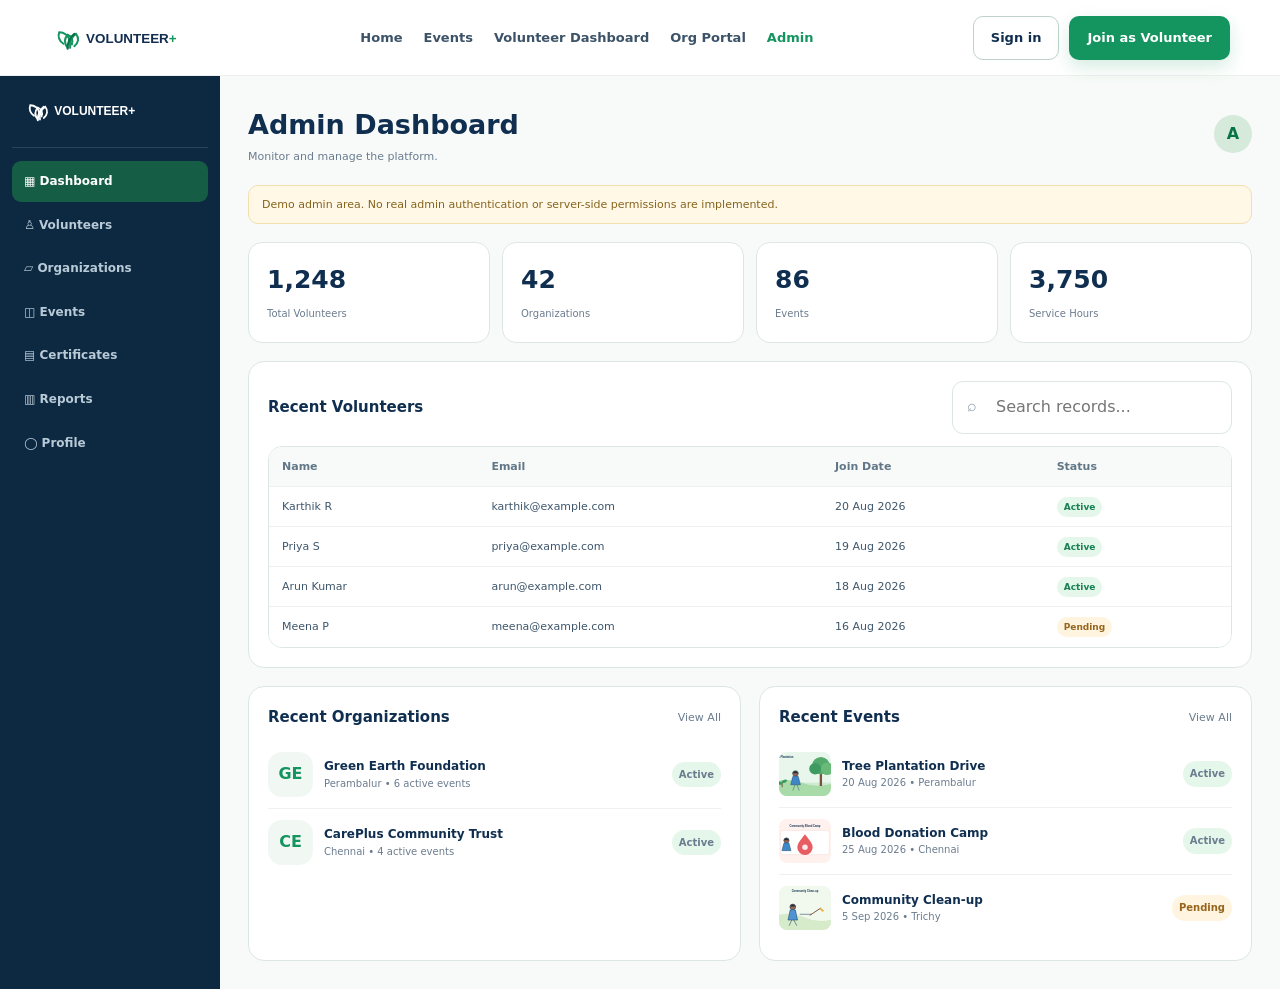
==== digital-volunteer-platform/pages/admin.html @ 59baa0a2 "Add files via upload" ====
<!doctype html>
<html lang="en">
<head>
  <meta charset="utf-8">
  <meta name="viewport" content="width=device-width, initial-scale=1">
  <meta http-equiv="Content-Security-Policy" content="default-src 'self'; script-src 'self'; style-src 'self' 'unsafe-inline'; font-src 'self'; img-src 'self' data:; connect-src 'none'; object-src 'none'; base-uri 'self'; form-action 'self';">
  <title>Admin Dashboard | VOLUNTEER+</title>
  <link rel="icon" href="../assets/icons/logo.svg" type="image/svg+xml">
  <link rel="stylesheet" href="../css/styles.css">
</head>
<body>
<header class="topbar">
  <div class="container nav">
    <a class="brand" href="../index.html" aria-label="VOLUNTEER+ home"><img src="../assets/icons/logo.svg" alt="VOLUNTEER+"></a>
    <button class="menu-toggle" type="button" aria-label="Open navigation" aria-expanded="false">☰</button>
    <nav class="nav-links" aria-label="Primary navigation">
      <a class="" href="../index.html">Home</a>
      <a class="" href="events.html">Events</a>
      <a class="" href="volunteer-dashboard.html">Volunteer Dashboard</a>
      <a class="" href="organization-portal.html">Org Portal</a>
      <a class="active" href="admin.html">Admin</a>
    </nav>
    <div class="nav-actions">
      <a class="btn btn-outline" href="login.html">Sign in</a>
      <a class="btn btn-primary" href="register.html">Join as Volunteer</a>
    </div>
  </div>
</header>

<main class="portal-layout">
<aside class="portal-sidebar">
  <div class="sidebar-brand"><img src="../assets/icons/logo.svg" alt="VOLUNTEER+"></div>
  <a class="side-link active" href="admin.html">▦ Dashboard</a><a class="side-link" href="#volunteers">♙ Volunteers</a><a class="side-link" href="#organizations">▱ Organizations</a><a class="side-link" href="#events">◫ Events</a><a class="side-link" href="#certificates">▤ Certificates</a><a class="side-link" href="#reports">▥ Reports</a><a class="side-link" href="#profile">◯ Profile</a>
</aside>
<section class="portal-main">
  <div class="portal-head"><div><h1>Admin Dashboard</h1><p>Monitor and manage the platform.</p></div><div class="avatar" aria-label="Demo admin">A</div></div>
  <div class="demo-banner">Demo admin area. No real admin authentication or server-side permissions are implemented.</div>
  <div class="kpi-grid"><div class="kpi"><strong>1,248</strong><span>Total Volunteers</span></div><div class="kpi"><strong>42</strong><span>Organizations</span></div><div class="kpi"><strong>86</strong><span>Events</span></div><div class="kpi"><strong>3,750</strong><span>Service Hours</span></div></div>
  <div class="dash-card" id="volunteers" style="margin-top:18px"><div class="toolbar-row"><h2>Recent Volunteers</h2><div class="search-wrap" style="max-width:280px"><span class="search-icon">⌕</span><input id="adminSearch" type="search" placeholder="Search records..." aria-label="Search admin records"></div></div>
    <div class="table-wrap"><table class="data-table" id="adminTable"><thead><tr><th>Name</th><th>Email</th><th>Join Date</th><th>Status</th></tr></thead><tbody>
      <tr><td>Karthik R</td><td>karthik@example.com</td><td>20 Aug 2026</td><td><span class="status">Active</span></td></tr><tr><td>Priya S</td><td>priya@example.com</td><td>19 Aug 2026</td><td><span class="status">Active</span></td></tr><tr><td>Arun Kumar</td><td>arun@example.com</td><td>18 Aug 2026</td><td><span class="status">Active</span></td></tr><tr><td>Meena P</td><td>meena@example.com</td><td>16 Aug 2026</td><td><span class="status" style="background:#fff4df;color:#96641b">Pending</span></td></tr>
    </tbody></table></div>
  </div>
  <div class="admin-grid">
    <div class="dash-card" id="organizations"><div class="toolbar-row"><h2>Recent Organizations</h2><span class="helper">View All</span></div><div class="event-mini"><div class="info-icon" style="margin:0">GE</div><div><strong>Green Earth Foundation</strong><span>Perambalur • 6 active events</span></div><span class="status">Active</span></div><div class="event-mini"><div class="info-icon" style="margin:0">CE</div><div><strong>CarePlus Community Trust</strong><span>Chennai • 4 active events</span></div><span class="status">Active</span></div></div>
    <div class="dash-card" id="events"><div class="toolbar-row"><h2>Recent Events</h2><span class="helper">View All</span></div><div class="event-mini"><img src="../assets/images/tree-plantation.svg" alt=""><div><strong>Tree Plantation Drive</strong><span>20 Aug 2026 • Perambalur</span></div><span class="status">Active</span></div><div class="event-mini"><img src="../assets/images/blood-donation.svg" alt=""><div><strong>Blood Donation Camp</strong><span>25 Aug 2026 • Chennai</span></div><span class="status">Active</span></div><div class="event-mini"><img src="../assets/images/cleanup.svg" alt=""><div><strong>Community Clean-up</strong><span>5 Sep 2026 • Trichy</span></div><span class="status" style="background:#fff4df;color:#96641b">Pending</span></div></div>
  </div>
</section>
</main>

<div id="toast" class="toast" role="status" aria-live="polite"></div>
<script src="../js/app.js" defer></script>
</body>
</html>
---- digital-volunteer-platform/css/styles.css ----
:root{
  --navy:#102f50;
  --navy-2:#183d62;
  --green:#14945f;
  --green-dark:#087446;
  --green-soft:#e9f8ee;
  --mint:#f4fbf6;
  --ink:#213b55;
  --muted:#6b7c8f;
  --line:#dce7e2;
  --card:#ffffff;
  --danger:#c44d4d;
  --warning:#b77a18;
  --shadow:0 12px 32px rgba(19,48,75,.08);
  --shadow-sm:0 5px 18px rgba(19,48,75,.07);
  --radius:18px;
}
*{box-sizing:border-box}
html{scroll-behavior:smooth}
body{margin:0;font-family:Inter,ui-sans-serif,system-ui,-apple-system,"Segoe UI",Arial,sans-serif;color:var(--ink);background:#fff;line-height:1.55}
body.no-scroll{overflow:hidden}
img{max-width:100%;display:block}
a{color:inherit;text-decoration:none}
button,input,select,textarea{font:inherit}
button{cursor:pointer}
button:focus-visible,a:focus-visible,input:focus-visible,select:focus-visible,textarea:focus-visible{outline:3px solid rgba(20,148,95,.28);outline-offset:2px}
.container{width:min(1180px,calc(100% - 40px));margin:0 auto}
.topbar{height:76px;border-bottom:1px solid #edf2ef;background:rgba(255,255,255,.96);position:sticky;top:0;z-index:50}
.nav{height:76px;display:flex;align-items:center;justify-content:space-between;gap:24px}
.brand{display:flex;align-items:center;gap:8px;flex:0 0 auto}
.brand img{width:151px;height:auto}
.nav-links{display:flex;align-items:center;gap:21px;font-size:13px;font-weight:700;color:#3c5267}
.nav-links a{padding:9px 0;position:relative}
.nav-links a.active,.nav-links a:hover{color:var(--green)}
.nav-actions{display:flex;align-items:center;gap:10px}
.btn{border:1px solid transparent;border-radius:10px;padding:11px 17px;font-weight:800;font-size:13px;display:inline-flex;align-items:center;justify-content:center;gap:8px;transition:transform .18s,box-shadow .18s,background .18s,border-color .18s}
.btn:hover{transform:translateY(-1px)}
.btn-primary{background:var(--green);color:#fff;box-shadow:0 7px 18px rgba(20,148,95,.18)}
.btn-primary:hover{background:var(--green-dark)}
.btn-outline{background:#fff;border-color:#bfd2c9;color:var(--navy)}
.btn-soft{background:var(--green-soft);color:var(--green-dark)}
.btn-ghost{background:transparent;color:var(--navy)}
.btn-full{width:100%}
.menu-toggle{display:none;border:0;background:#fff;padding:8px;border-radius:10px}
.icon{width:18px;height:18px;display:inline-block}
.hero{background:linear-gradient(135deg,#fff 0%,#f8fcf9 65%,#eef9f1 100%);padding:68px 0 56px;overflow:hidden}
.hero-grid{display:grid;grid-template-columns:1fr 1.05fr;align-items:center;gap:52px}
.eyebrow{display:inline-flex;align-items:center;background:#e1f5e5;color:#13754c;border-radius:999px;padding:7px 12px;font-size:11px;font-weight:900;letter-spacing:.08em}
.hero h1{font-size:clamp(42px,5vw,67px);line-height:1.02;letter-spacing:-.045em;color:var(--navy);margin:18px 0}
.hero h1 span{color:var(--green)}
.hero-copy{font-size:16px;max-width:610px;color:#53697d}
.hero-actions{display:flex;flex-wrap:wrap;gap:12px;margin-top:26px}
.hero-visual{position:relative}
.hero-visual img{width:100%;border-radius:28px;box-shadow:var(--shadow)}
.float-card{position:absolute;background:#fff;border:1px solid #e0ebe5;border-radius:14px;box-shadow:var(--shadow);padding:14px 17px}
.stat-card{right:-18px;top:28px;min-width:145px}
.qr-card{right:25px;bottom:24px;display:flex;gap:10px;align-items:center}
.qr-card img{width:47px;border-radius:6px;box-shadow:none}
.float-number{font-size:20px;font-weight:900;color:var(--navy)}
.float-label{font-size:10px;color:var(--muted);font-weight:700}
.section{padding:76px 0}
.section-soft{background:#f8fcf9}
.section-head{text-align:center;max-width:690px;margin:0 auto 38px}
.section-kicker{font-size:12px;font-weight:900;color:var(--green);letter-spacing:.1em;text-transform:uppercase}
.section h2{font-size:clamp(30px,4vw,43px);line-height:1.12;color:var(--navy);margin:8px 0 12px;letter-spacing:-.03em}
.section-head p{color:var(--muted);margin:0}
.problem-grid,.solution-grid,.category-grid{display:grid;grid-template-columns:repeat(5,1fr);gap:14px}
.solution-grid{grid-template-columns:repeat(5,1fr)}
.info-card{background:#fff;border:1px solid var(--line);border-radius:16px;padding:22px 16px;box-shadow:var(--shadow-sm);min-height:142px}
.info-icon{width:45px;height:45px;border-radius:14px;background:#f1f8f3;color:var(--green);display:grid;place-items:center;font-weight:900;margin-bottom:16px}
.info-card h3{font-size:14px;color:var(--navy);margin:0 0 4px}
.info-card p{font-size:12px;color:var(--muted);margin:0}
.process{display:grid;grid-template-columns:repeat(5,1fr);gap:18px}
.step{position:relative;padding:25px;border:1px solid var(--line);border-radius:18px;background:#fff;box-shadow:var(--shadow-sm)}
.step-number{font-size:12px;font-weight:900;color:var(--green);letter-spacing:.1em}
.step h3{margin:9px 0 5px;color:var(--navy)}
.step p{margin:0;color:var(--muted);font-size:13px}
.category-grid{grid-template-columns:repeat(3,1fr)}
.category-card{min-height:220px;position:relative;overflow:hidden;border-radius:18px;border:1px solid var(--line);background:#fff}
.category-card img{height:145px;width:100%;object-fit:cover}
.category-card .cat-body{padding:14px 16px}
.category-card h3{margin:0;color:var(--navy);font-size:15px}
.metrics{display:grid;grid-template-columns:repeat(4,1fr);gap:16px}
.metric{padding:28px;border:1px solid var(--line);border-radius:18px;background:#fff;text-align:center}
.metric strong{font-size:33px;color:var(--green);display:block}
.metric span{font-size:12px;color:var(--muted);font-weight:700}
.demo-note{font-size:11px;color:#7d8c9a;margin-top:9px}
.cta{background:var(--navy);color:#fff;border-radius:26px;padding:46px;display:flex;justify-content:space-between;align-items:center;gap:30px}
.cta h2{color:#fff;margin:0 0 7px}
.cta p{margin:0;color:#cbd9e5}
.cta .btn-outline{background:transparent;color:#fff;border-color:#6b8398}
footer{background:#0c263f;color:#d8e4ec;padding:55px 0 22px}
.footer-grid{display:grid;grid-template-columns:1.3fr 1fr 1fr 1fr;gap:35px}
footer h3{font-size:13px;color:#fff;margin:0 0 13px}
footer a{display:block;color:#afc1ce;font-size:12px;margin:8px 0}
.footer-brand p{font-size:12px;color:#9fb4c4;max-width:290px}
.footer-bottom{border-top:1px solid #29445a;margin-top:35px;padding-top:17px;color:#8da4b5;font-size:11px;display:flex;justify-content:space-between;gap:15px}
.page-hero{padding:58px 0 38px;background:#f5faf7;border-bottom:1px solid #e3eee8}
.page-hero h1{font-size:42px;color:var(--navy);line-height:1.1;margin:0 0 8px}
.page-hero p{margin:0;color:var(--muted)}
.events-toolbar{display:flex;gap:12px;align-items:center;margin-bottom:23px;flex-wrap:wrap}
.search-wrap{position:relative;flex:1;min-width:230px}
.search-wrap input{width:100%;padding:13px 15px 13px 43px;border:1px solid var(--line);border-radius:11px;background:#fff}
.search-icon{position:absolute;left:15px;top:13px;color:#8b9cac}
.filters{display:flex;gap:8px;flex-wrap:wrap}
.filter-btn{border:1px solid var(--line);background:#fff;color:#52697b;border-radius:999px;padding:9px 13px;font-size:11px;font-weight:800}
.filter-btn.active,.filter-btn:hover{background:var(--green);border-color:var(--green);color:#fff}
.event-grid{display:grid;grid-template-columns:repeat(3,1fr);gap:18px}
.event-card{border:1px solid var(--line);border-radius:17px;overflow:hidden;background:#fff;box-shadow:var(--shadow-sm);display:flex;flex-direction:column}
.event-card img{width:100%;height:180px;object-fit:cover}
.event-body{padding:16px;display:flex;flex-direction:column;flex:1}
.badge{display:inline-flex;align-self:flex-start;border-radius:999px;padding:5px 8px;font-size:10px;font-weight:900;background:#e6f7ea;color:#168052}
.event-title{font-size:17px;color:var(--navy);margin:9px 0 5px;line-height:1.25}
.event-meta{font-size:11px;color:#718392;margin:3px 0;display:flex;gap:6px}
.event-desc{font-size:12px;color:var(--muted);margin:9px 0 15px;flex:1}
.event-body .btn{font-size:11px}
.empty-state{padding:45px;text-align:center;border:1px dashed #cbdad3;border-radius:18px;color:var(--muted);grid-column:1/-1}
.details-layout{display:grid;grid-template-columns:1.1fr .9fr;gap:28px}
.details-image{border-radius:20px;overflow:hidden;border:1px solid var(--line)}
.details-image img{width:100%;height:440px;object-fit:cover}
.details-main h1{font-size:40px;color:var(--navy);line-height:1.08;margin:14px 0 8px}
.details-main .org{color:var(--green);font-weight:800}
.detail-list{display:grid;gap:9px;margin:20px 0}
.detail-row{display:flex;gap:10px;align-items:center;color:#52697b;font-size:13px}
.detail-row strong{color:var(--navy)}
.detail-card{background:#fff;border:1px solid var(--line);border-radius:18px;padding:22px;box-shadow:var(--shadow-sm);position:sticky;top:100px}
.detail-card .btn{width:100%;margin-top:13px}
.content-card{border:1px solid var(--line);border-radius:18px;padding:24px;background:#fff;margin-top:22px}
.content-card h2{font-size:20px;color:var(--navy);margin:0 0 12px}
.content-card ul{padding-left:20px;margin:0;color:#566b7c;font-size:13px}
.content-card li{margin:7px 0}
.two-col{display:grid;grid-template-columns:1fr 1fr;gap:18px}
.form-shell{max-width:540px;margin:50px auto;background:#fff;border:1px solid var(--line);border-radius:22px;padding:32px;box-shadow:var(--shadow)}
.form-shell.wide{max-width:850px}
.auth-page{min-height:calc(100vh - 76px);background:#f5faf7;padding:45px 0}
.auth-logo{text-align:center;margin-bottom:18px}
.auth-logo img{width:145px;margin:0 auto}
.auth-shell{display:grid;grid-template-columns:.9fr 1.1fr;max-width:980px;margin:0 auto;background:#fff;border-radius:25px;overflow:hidden;border:1px solid var(--line);box-shadow:var(--shadow)}
.auth-art{background:#eaf7ee;padding:38px;display:flex;flex-direction:column;justify-content:center}
.auth-art h2{font-size:34px;line-height:1.12;color:var(--navy);margin:15px 0 8px}
.auth-art p{color:var(--muted);font-size:13px}
.auth-art img{width:100%;margin-top:22px;border-radius:18px}
.auth-form{padding:38px}
.auth-form h1{color:var(--navy);margin:0 0 6px}
.auth-form>p{color:var(--muted);font-size:13px;margin:0 0 22px}
.role-tabs{display:grid;grid-template-columns:repeat(3,1fr);gap:5px;padding:5px;background:#f1f6f3;border-radius:10px;margin-bottom:22px}
.role-tab{border:0;background:transparent;border-radius:8px;padding:9px;font-size:11px;font-weight:800;color:#657a8b}
.role-tab.active{background:#fff;color:var(--green);box-shadow:0 2px 7px rgba(19,48,75,.08)}
.form-group{margin-bottom:15px}
.form-group label{display:block;font-size:12px;font-weight:800;color:var(--navy);margin-bottom:6px}
.form-control{width:100%;border:1px solid #d7e3de;border-radius:10px;padding:11px 12px;background:#fff;color:var(--ink)}
textarea.form-control{min-height:105px;resize:vertical}
.form-row{display:grid;grid-template-columns:1fr 1fr;gap:12px}
.check-grid{display:grid;grid-template-columns:repeat(2,1fr);gap:9px}
.check-item{display:flex;align-items:center;gap:7px;color:#566b7c;font-size:12px}
.helper{font-size:11px;color:var(--muted)}
.auth-footer{text-align:center;margin-top:16px;font-size:12px;color:var(--muted)}
.auth-footer a{color:var(--green);font-weight:800}
.dashboard-layout{display:grid;grid-template-columns:238px 1fr;min-height:calc(100vh - 76px);background:#f6faf8}
.sidebar{background:#0d2942;color:#c9d8e4;padding:22px 13px;position:sticky;top:76px;height:calc(100vh - 76px)}
.sidebar-brand{padding:0 10px 20px;border-bottom:1px solid #28445a;margin-bottom:13px}
.sidebar-brand img{width:135px;filter:brightness(0) invert(1)}
.side-link{display:flex;align-items:center;gap:10px;padding:11px 12px;border-radius:9px;color:#b9cad7;font-size:12px;font-weight:700;margin:3px 0}
.side-link:hover,.side-link.active{background:#165d46;color:#fff}
.side-spacer{height:1px;background:#28445a;margin:18px 8px}
.dash-main{padding:32px;min-width:0}
.dash-top{display:flex;justify-content:space-between;align-items:flex-start;gap:20px;margin-bottom:22px}
.dash-top h1{margin:0;color:var(--navy);font-size:28px}
.dash-top p{margin:3px 0 0;color:var(--muted);font-size:12px}
.avatar{width:38px;height:38px;border-radius:50%;background:#d6eadb;display:grid;place-items:center;color:var(--green-dark);font-weight:900}
.dash-stats{display:grid;grid-template-columns:repeat(4,1fr);gap:14px}
.dash-stat{background:#fff;border:1px solid var(--line);border-radius:15px;padding:19px}
.dash-stat strong{display:block;font-size:27px;color:var(--navy)}
.dash-stat span{font-size:11px;color:var(--muted)}
.dash-grid{display:grid;grid-template-columns:1.35fr .85fr;gap:18px;margin-top:18px}
.dash-card{background:#fff;border:1px solid var(--line);border-radius:16px;padding:19px;min-width:0}
.dash-card h2{font-size:15px;color:var(--navy);margin:0 0 14px}
.event-mini{display:flex;align-items:center;gap:11px;padding:11px 0;border-bottom:1px solid #edf2ef}
.event-mini:last-child{border-bottom:0}
.event-mini img{width:52px;height:44px;object-fit:cover;border-radius:8px}
.event-mini strong{display:block;font-size:12px;color:var(--navy)}
.event-mini span{display:block;font-size:10px;color:var(--muted)}
.status{margin-left:auto;white-space:nowrap;font-size:9px;font-weight:900;border-radius:999px;padding:5px 7px;background:#e5f7ea;color:#168052}
.progress-ring{width:130px;height:130px;border-radius:50%;margin:10px auto;background:conic-gradient(var(--green) 64%,#e6efe9 0);display:grid;place-items:center}
.progress-ring>div{width:96px;height:96px;border-radius:50%;background:#fff;display:grid;place-items:center;text-align:center}
.progress-ring strong{display:block;font-size:23px;color:var(--navy)}
.progress-ring span{font-size:9px;color:var(--muted)}
.qr-demo{display:grid;place-items:center;padding:8px}
.qr-demo img{width:150px}
.table-wrap{overflow-x:auto;border:1px solid var(--line);border-radius:14px}
.data-table{width:100%;border-collapse:collapse;min-width:720px;background:#fff}
.data-table th,.data-table td{text-align:left;padding:11px 13px;border-bottom:1px solid #edf2ef;font-size:11px}
.data-table th{color:#617687;background:#f7faf8;font-weight:900}
.data-table td{color:#3e566b}
.data-table tr:last-child td{border-bottom:0}
.portal-layout{display:grid;grid-template-columns:220px 1fr;min-height:calc(100vh - 76px);background:#f7faf8}
.portal-sidebar{background:#0d2942;color:#fff;padding:18px 12px}
.portal-main{padding:28px;min-width:0}
.portal-head{display:flex;justify-content:space-between;gap:20px;align-items:center;margin-bottom:20px}
.portal-head h1{margin:0;color:var(--navy);font-size:27px}
.portal-head p{margin:2px 0 0;color:var(--muted);font-size:11px}
.kpi-grid{display:grid;grid-template-columns:repeat(4,1fr);gap:12px}
.kpi{background:#fff;border:1px solid var(--line);border-radius:14px;padding:18px}
.kpi strong{font-size:25px;color:var(--navy);display:block}
.kpi span{font-size:10px;color:var(--muted)}
.portal-content{display:grid;grid-template-columns:1fr .8fr;gap:18px;margin-top:18px}
.toolbar-row{display:flex;justify-content:space-between;align-items:center;gap:12px;margin-bottom:12px}
.toolbar-row h2{font-size:15px;margin:0;color:var(--navy)}
.demo-banner{padding:10px 13px;background:#fff8e7;border:1px solid #f1dfae;border-radius:10px;color:#86631d;font-size:11px;margin-bottom:18px}
.admin-grid{display:grid;grid-template-columns:1fr 1fr;gap:18px;margin-top:18px}
.modal-backdrop{position:fixed;inset:0;background:rgba(9,28,44,.55);display:none;align-items:center;justify-content:center;padding:20px;z-index:100}
.modal-backdrop.open{display:flex}
.modal{width:min(480px,100%);background:#fff;border-radius:20px;padding:25px;box-shadow:0 24px 70px rgba(0,0,0,.2);position:relative}
.modal h2{margin:0 0 7px;color:var(--navy)}
.modal p{color:var(--muted);font-size:13px}
.modal-close{position:absolute;right:13px;top:13px;border:0;background:#f1f5f3;border-radius:50%;width:32px;height:32px}
.toast{position:fixed;right:20px;bottom:20px;z-index:120;background:#123654;color:#fff;border-radius:12px;padding:13px 16px;box-shadow:var(--shadow);font-size:12px;display:none;max-width:360px}
.toast.show{display:block;animation:toast-in .22s ease-out}
@keyframes toast-in{from{transform:translateY(10px);opacity:0}to{transform:translateY(0);opacity:1}}
.reveal{animation:rise .45s ease both}
@keyframes rise{from{opacity:0;transform:translateY(8px)}to{opacity:1;transform:none}}
.hidden{display:none!important}
@media (max-width:1050px){
 .nav-links{gap:13px}.hero-grid{gap:30px}.problem-grid,.solution-grid{grid-template-columns:repeat(3,1fr)}.process{grid-template-columns:repeat(3,1fr)}
 .event-grid{grid-template-columns:repeat(2,1fr)}.details-layout{grid-template-columns:1fr}.detail-card{position:static}
 .footer-grid{grid-template-columns:repeat(2,1fr)}
}
@media (max-width:800px){
 .container{width:min(100% - 28px,1180px)}
 .topbar,.nav{height:68px}.nav-links,.nav-actions{display:none}.menu-toggle{display:block}
 .nav.open .nav-links{display:flex;position:absolute;top:68px;left:0;right:0;background:#fff;border-bottom:1px solid var(--line);padding:14px;flex-direction:column;align-items:stretch;gap:0;box-shadow:var(--shadow)}
 .nav.open .nav-links a{padding:12px}
 .nav.open .nav-actions{display:flex;position:absolute;top:230px;left:14px;right:14px;background:#fff;padding:10px;border-radius:10px;box-shadow:var(--shadow)}
 .hero{padding:45px 0}.hero-grid{grid-template-columns:1fr}.hero h1{font-size:45px}.hero-visual{max-width:690px;margin:0 auto}
 .float-card.stat-card{right:10px}.problem-grid,.solution-grid{grid-template-columns:repeat(2,1fr)}.process{grid-template-columns:repeat(2,1fr)}
 .category-grid{grid-template-columns:repeat(2,1fr)}.metrics{grid-template-columns:repeat(2,1fr)}
 .cta{padding:32px;display:block}.cta .hero-actions{margin-top:18px}.footer-grid{grid-template-columns:1fr 1fr}
 .auth-shell{grid-template-columns:1fr}.auth-art{display:none}.auth-form{padding:28px}
 .dashboard-layout,.portal-layout{grid-template-columns:1fr}.sidebar{position:static;height:auto;padding:10px;display:flex;overflow-x:auto;gap:4px}.sidebar-brand,.side-spacer{display:none}.side-link{white-space:nowrap}
 .dash-main,.portal-main{padding:20px 14px}.dash-stats,.kpi-grid{grid-template-columns:repeat(2,1fr)}.dash-grid,.portal-content,.admin-grid{grid-template-columns:1fr}
}
@media (max-width:520px){
 .hero h1{font-size:38px}.hero-copy{font-size:14px}.hero-actions .btn{width:100%}
 .problem-grid,.solution-grid,.process,.category-grid,.metrics{grid-template-columns:1fr}
 .event-grid{grid-template-columns:1fr}.page-hero h1{font-size:34px}
 .details-main h1{font-size:31px}.details-image img{height:280px}
 .form-row{grid-template-columns:1fr}.check-grid{grid-template-columns:1fr}
 .dash-stats,.kpi-grid{grid-template-columns:1fr 1fr}.dash-top{align-items:center}
 .footer-grid{grid-template-columns:1fr}.footer-bottom{display:block}
 .float-card.stat-card{top:10px;right:7px}.qr-card{right:8px;bottom:10px;padding:9px}
}
@media (prefers-reduced-motion:reduce){
 html{scroll-behavior:auto}
 *,*::before,*::after{animation-duration:.001ms!important;animation-iteration-count:1!important;transition-duration:.001ms!important}
}
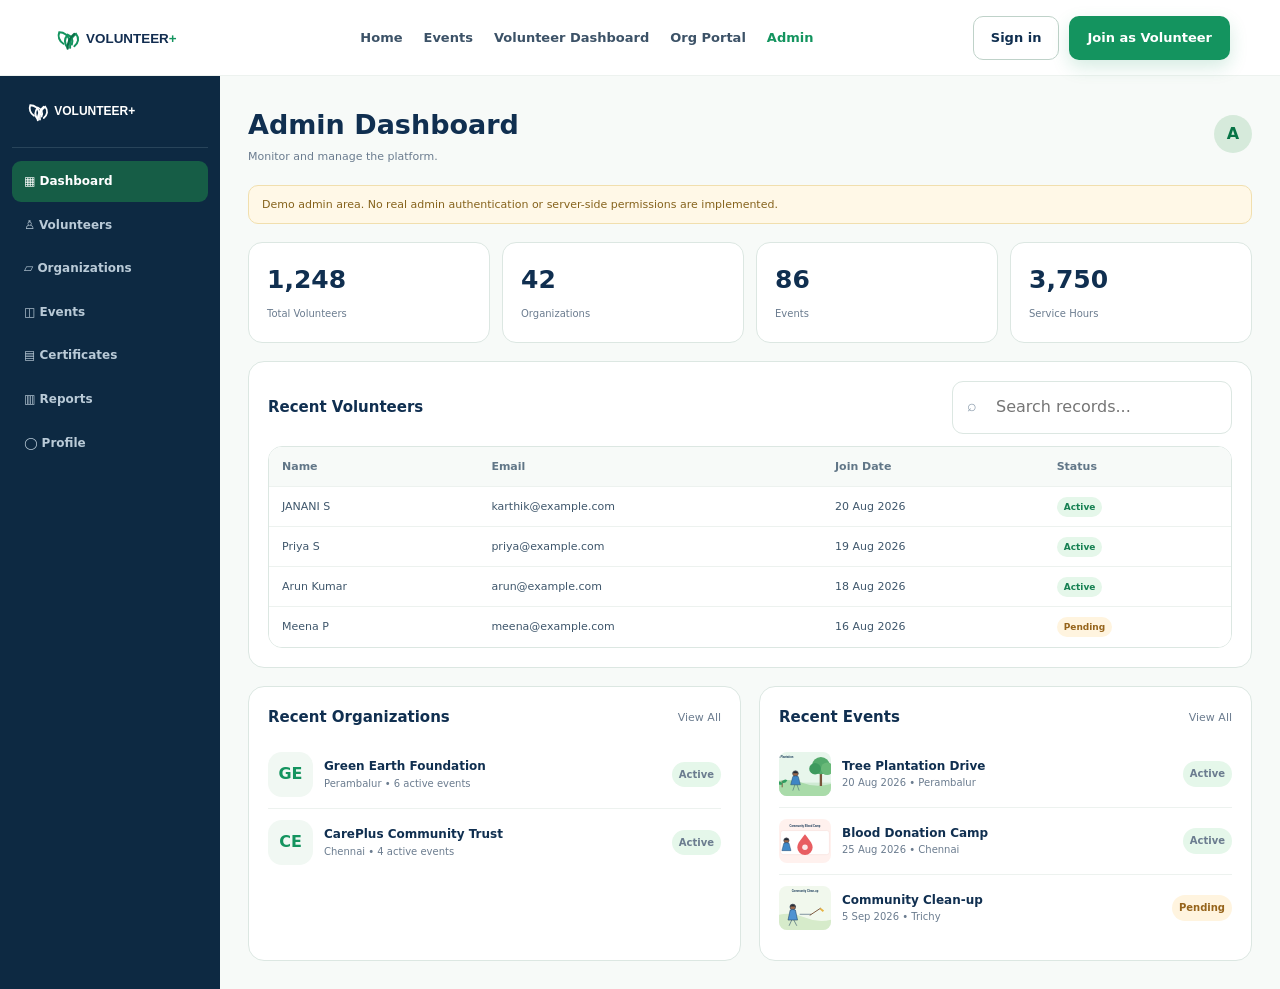
==== commit 52ef058f: "Add new volunteer entry to admin table" ====
--- a/digital-volunteer-platform/pages/admin.html
+++ b/digital-volunteer-platform/pages/admin.html
@@ -38,7 +38,7 @@
   <div class="kpi-grid"><div class="kpi"><strong>1,248</strong><span>Total Volunteers</span></div><div class="kpi"><strong>42</strong><span>Organizations</span></div><div class="kpi"><strong>86</strong><span>Events</span></div><div class="kpi"><strong>3,750</strong><span>Service Hours</span></div></div>
   <div class="dash-card" id="volunteers" style="margin-top:18px"><div class="toolbar-row"><h2>Recent Volunteers</h2><div class="search-wrap" style="max-width:280px"><span class="search-icon">⌕</span><input id="adminSearch" type="search" placeholder="Search records..." aria-label="Search admin records"></div></div>
     <div class="table-wrap"><table class="data-table" id="adminTable"><thead><tr><th>Name</th><th>Email</th><th>Join Date</th><th>Status</th></tr></thead><tbody>
-      <tr><td>Karthik R</td><td>karthik@example.com</td><td>20 Aug 2026</td><td><span class="status">Active</span></td></tr><tr><td>Priya S</td><td>priya@example.com</td><td>19 Aug 2026</td><td><span class="status">Active</span></td></tr><tr><td>Arun Kumar</td><td>arun@example.com</td><td>18 Aug 2026</td><td><span class="status">Active</span></td></tr><tr><td>Meena P</td><td>meena@example.com</td><td>16 Aug 2026</td><td><span class="status" style="background:#fff4df;color:#96641b">Pending</span></td></tr>
+      <tr><td>JANANI S</td><td>karthik@example.com</td><td>20 Aug 2026</td><td><span class="status">Active</span></td></tr><tr><td>Priya S</td><td>priya@example.com</td><td>19 Aug 2026</td><td><span class="status">Active</span></td></tr><tr><td>Arun Kumar</td><td>arun@example.com</td><td>18 Aug 2026</td><td><span class="status">Active</span></td></tr><tr><td>Meena P</td><td>meena@example.com</td><td>16 Aug 2026</td><td><span class="status" style="background:#fff4df;color:#96641b">Pending</span></td></tr>
     </tbody></table></div>
   </div>
   <div class="admin-grid">
@@ -51,4 +51,4 @@
 <div id="toast" class="toast" role="status" aria-live="polite"></div>
 <script src="../js/app.js" defer></script>
 </body>
-</html>+</html>
